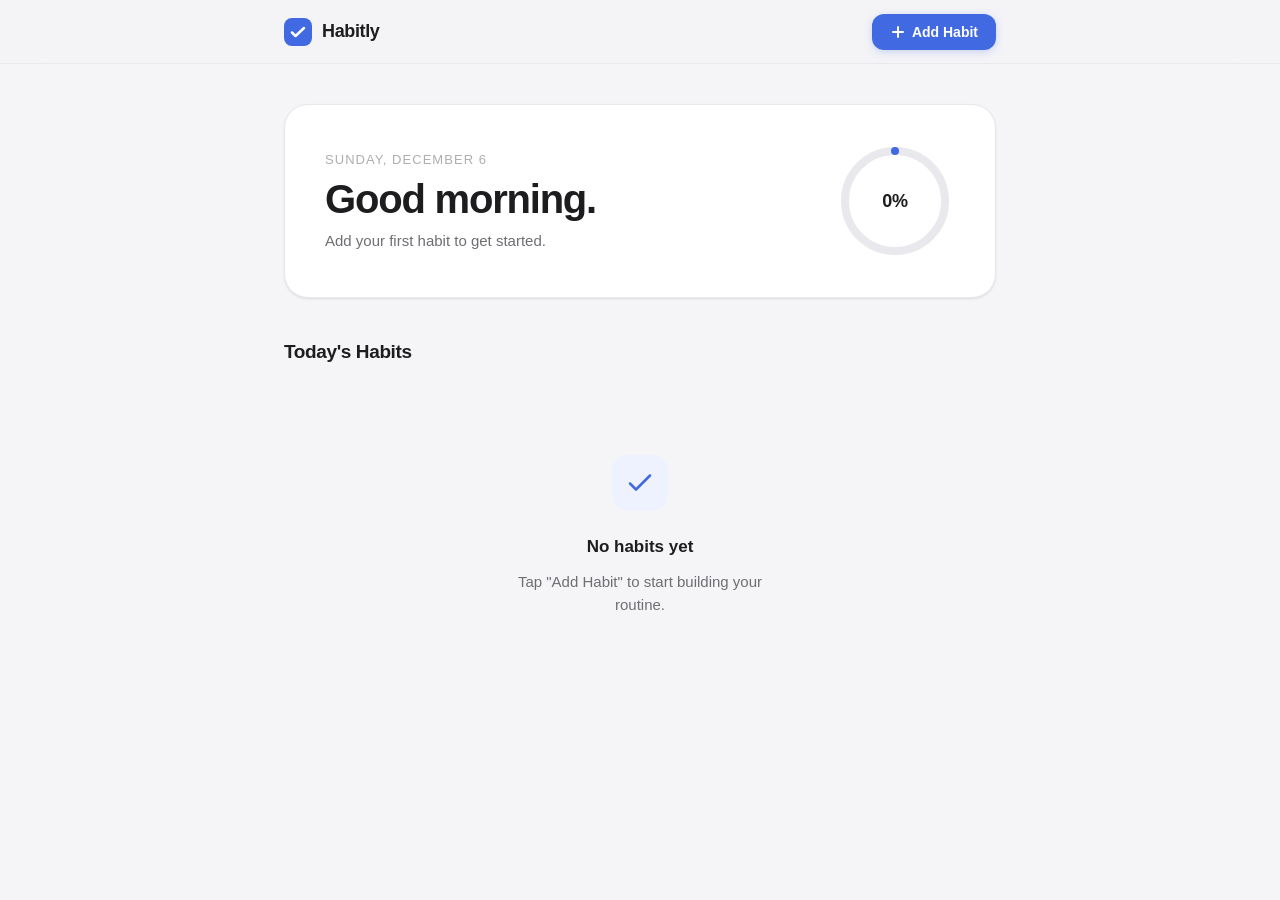
==== index.html @ 83842be5 "feat: add Habitly V1 — Apple-inspired habit tracking web app Single-page app (HTML/CSS/JS) with: - R" ====
<!DOCTYPE html>
<html lang="en">
<head>
  <meta charset="UTF-8" />
  <meta name="viewport" content="width=device-width, initial-scale=1.0" />
  <title>Habitly — Track Your Daily Habits</title>
  <link rel="stylesheet" href="styles.css" />
</head>
<body>

  <!-- Navigation -->
  <header class="header">
    <nav class="nav">
      <div class="nav-logo">
        <svg class="nav-logo-mark" width="28" height="28" viewBox="0 0 28 28" fill="none" aria-hidden="true">
          <rect width="28" height="28" rx="8" fill="#4169E1"/>
          <path d="M8 14.5L11.5 18L20 10" stroke="white" stroke-width="2.5" stroke-linecap="round" stroke-linejoin="round"/>
        </svg>
        <span class="nav-wordmark">Habitly</span>
      </div>
      <button class="btn-primary" id="openModalBtn" aria-label="Add a new habit">
        <svg width="16" height="16" viewBox="0 0 16 16" fill="none" aria-hidden="true">
          <path d="M8 3v10M3 8h10" stroke="currentColor" stroke-width="2" stroke-linecap="round"/>
        </svg>
        Add Habit
      </button>
    </nav>
  </header>

  <main class="main">

    <!-- Hero / Progress Section -->
    <section class="hero" aria-label="Today's progress">
      <div class="hero-text">
        <p class="hero-date" id="heroDate"></p>
        <h1 class="hero-title" id="heroGreeting">Good morning.</h1>
        <p class="hero-stat" id="heroStat">Add your first habit to get started.</p>
      </div>
      <div class="hero-ring-wrap" aria-hidden="true">
        <svg class="progress-ring" viewBox="0 0 120 120" width="120" height="120">
          <circle class="ring-track" cx="60" cy="60" r="50" />
          <circle class="ring-fill" cx="60" cy="60" r="50" id="ringFill" />
        </svg>
        <div class="ring-label" id="ringLabel">0%</div>
      </div>
    </section>

    <!-- Habits List -->
    <section class="habits-section" aria-label="Habits list">
      <h2 class="section-title">Today's Habits</h2>
      <div class="habits-list" id="habitsList" role="list"></div>
      <div class="empty-state" id="emptyState" aria-live="polite">
        <div class="empty-icon" aria-hidden="true">
          <svg width="56" height="56" viewBox="0 0 56 56" fill="none">
            <rect width="56" height="56" rx="16" fill="#EEF2FF"/>
            <path d="M18 28.5L24 34.5L38 20.5" stroke="#4169E1" stroke-width="2.5" stroke-linecap="round" stroke-linejoin="round"/>
          </svg>
        </div>
        <p class="empty-title">No habits yet</p>
        <p class="empty-sub">Tap "Add Habit" to start building your routine.</p>
      </div>
    </section>

  </main>

  <!-- Add Habit Modal -->
  <div class="modal-overlay" id="modalOverlay" role="dialog" aria-modal="true" aria-labelledby="modalTitle" hidden>
    <div class="modal">
      <h3 class="modal-title" id="modalTitle">New Habit</h3>
      <form id="habitForm" novalidate>

        <div class="form-field">
          <label class="form-label" for="habitName">Habit name</label>
          <input
            class="form-input"
            type="text"
            id="habitName"
            placeholder="e.g. Drink 8 glasses of water"
            maxlength="60"
            autocomplete="off"
            required
          />
          <p class="form-error" id="habitNameError" role="alert" hidden>Please enter a habit name.</p>
        </div>

        <div class="form-field">
          <label class="form-label">Color</label>
          <div class="color-picker" role="group" aria-label="Pick a color for this habit">
            <label class="color-option" title="Mint">
              <input type="radio" name="habitColor" value="#B8F0D3" checked />
              <span class="color-swatch" style="background:#B8F0D3;"></span>
            </label>
            <label class="color-option" title="Pink">
              <input type="radio" name="habitColor" value="#FFB3C6" />
              <span class="color-swatch" style="background:#FFB3C6;"></span>
            </label>
            <label class="color-option" title="Lavender">
              <input type="radio" name="habitColor" value="#D4B8F0" />
              <span class="color-swatch" style="background:#D4B8F0;"></span>
            </label>
            <label class="color-option" title="Peach">
              <input type="radio" name="habitColor" value="#FFD4B8" />
              <span class="color-swatch" style="background:#FFD4B8;"></span>
            </label>
            <label class="color-option" title="Sky">
              <input type="radio" name="habitColor" value="#B8D8F0" />
              <span class="color-swatch" style="background:#B8D8F0;"></span>
            </label>
          </div>
        </div>

        <div class="modal-actions">
          <button type="button" class="btn-ghost" id="cancelModalBtn">Cancel</button>
          <button type="submit" class="btn-primary">Add Habit</button>
        </div>

      </form>
    </div>
  </div>

  <script src="app.js"></script>
</body>
</html>
---- styles.css ----
/* =============================================
   HABITLY — Design System
   Apple-inspired minimal UI
   ============================================= */

/* --- CSS Custom Properties --- */
:root {
  /* Brand */
  --royal-blue:       #4169E1;
  --royal-blue-hover: #3358C4;
  --royal-blue-light: #EEF2FF;

  /* Pastel accents */
  --pastel-mint:      #B8F0D3;
  --pastel-pink:      #FFB3C6;
  --pastel-lavender:  #D4B8F0;
  --pastel-peach:     #FFD4B8;
  --pastel-sky:       #B8D8F0;

  /* Neutrals — Apple palette */
  --bg:               #F5F5F7;
  --surface:          #FFFFFF;
  --border:           #E8E8ED;
  --text-primary:     #1D1D1F;
  --text-secondary:   #6E6E73;
  --text-tertiary:    #AEAEB2;

  /* Shadows */
  --shadow-sm:   0 1px 3px rgba(0,0,0,.06), 0 1px 2px rgba(0,0,0,.04);
  --shadow-md:   0 4px 16px rgba(0,0,0,.08), 0 1px 4px rgba(0,0,0,.04);
  --shadow-lg:   0 20px 60px rgba(0,0,0,.12), 0 4px 16px rgba(0,0,0,.06);

  /* Layout */
  --max-width:   760px;
  --nav-height:  64px;

  /* Radii */
  --radius-sm:   8px;
  --radius-md:   12px;
  --radius-lg:   16px;
  --radius-xl:   24px;

  /* Transitions */
  --ease:        0.2s ease;
  --ease-slow:   0.4s ease;
}

/* --- Reset & Base --- */
*, *::before, *::after {
  box-sizing: border-box;
  margin: 0;
  padding: 0;
}

html {
  font-size: 16px;
  -webkit-text-size-adjust: 100%;
  scroll-behavior: smooth;
}

body {
  font-family: -apple-system, BlinkMacSystemFont, "SF Pro Display", "SF Pro Text",
               "Helvetica Neue", "Segoe UI", Arial, sans-serif;
  font-size: 1rem;
  line-height: 1.5;
  color: var(--text-primary);
  background-color: var(--bg);
  -webkit-font-smoothing: antialiased;
  -moz-osx-font-smoothing: grayscale;
}

/* --- Header / Nav --- */
.header {
  position: sticky;
  top: 0;
  z-index: 100;
  height: var(--nav-height);
  background: rgba(245, 245, 247, 0.82);
  -webkit-backdrop-filter: saturate(180%) blur(20px);
  backdrop-filter: saturate(180%) blur(20px);
  border-bottom: 1px solid var(--border);
}

.nav {
  display: flex;
  align-items: center;
  justify-content: space-between;
  max-width: var(--max-width);
  height: 100%;
  margin: 0 auto;
  padding: 0 24px;
}

.nav-logo {
  display: flex;
  align-items: center;
  gap: 10px;
  text-decoration: none;
}

.nav-wordmark {
  font-size: 1.125rem;
  font-weight: 700;
  letter-spacing: -0.02em;
  color: var(--text-primary);
}

/* --- Buttons --- */
.btn-primary {
  display: inline-flex;
  align-items: center;
  gap: 6px;
  padding: 10px 18px;
  font-family: inherit;
  font-size: 0.875rem;
  font-weight: 600;
  color: #fff;
  background: var(--royal-blue);
  border: none;
  border-radius: var(--radius-md);
  cursor: pointer;
  transition: background var(--ease), transform var(--ease), box-shadow var(--ease);
  box-shadow: 0 2px 8px rgba(65,105,225,.25);
  white-space: nowrap;
}

.btn-primary:hover {
  background: var(--royal-blue-hover);
  box-shadow: 0 4px 14px rgba(65,105,225,.35);
}

.btn-primary:active {
  transform: scale(0.97);
}

.btn-ghost {
  display: inline-flex;
  align-items: center;
  padding: 10px 18px;
  font-family: inherit;
  font-size: 0.875rem;
  font-weight: 600;
  color: var(--text-secondary);
  background: transparent;
  border: 1.5px solid var(--border);
  border-radius: var(--radius-md);
  cursor: pointer;
  transition: background var(--ease), color var(--ease), border-color var(--ease);
}

.btn-ghost:hover {
  background: var(--royal-blue-light);
  color: var(--royal-blue);
  border-color: transparent;
}

/* --- Main Layout --- */
.main {
  max-width: var(--max-width);
  margin: 0 auto;
  padding: 40px 24px 80px;
}

/* --- Hero Section --- */
.hero {
  display: flex;
  align-items: center;
  justify-content: space-between;
  gap: 24px;
  background: var(--surface);
  border-radius: var(--radius-xl);
  padding: 36px 40px;
  margin-bottom: 40px;
  box-shadow: var(--shadow-sm);
  border: 1px solid var(--border);
}

.hero-text {
  flex: 1;
  min-width: 0;
}

.hero-date {
  font-size: 0.8125rem;
  font-weight: 500;
  text-transform: uppercase;
  letter-spacing: 0.08em;
  color: var(--text-tertiary);
  margin-bottom: 6px;
}

.hero-title {
  font-size: clamp(28px, 5vw, 40px);
  font-weight: 700;
  letter-spacing: -0.03em;
  color: var(--text-primary);
  line-height: 1.15;
  margin-bottom: 8px;
}

.hero-stat {
  font-size: 0.9375rem;
  color: var(--text-secondary);
}

/* Progress Ring */
.hero-ring-wrap {
  position: relative;
  flex-shrink: 0;
  width: 120px;
  height: 120px;
}

.progress-ring {
  transform: rotate(-90deg);
  display: block;
}

.ring-track {
  fill: none;
  stroke: var(--border);
  stroke-width: 8;
}

.ring-fill {
  fill: none;
  stroke: var(--royal-blue);
  stroke-width: 8;
  stroke-linecap: round;
  stroke-dasharray: 314.16; /* 2π × 50 */
  stroke-dashoffset: 314.16;
  transition: stroke-dashoffset 0.6s cubic-bezier(0.4, 0, 0.2, 1);
}

.ring-label {
  position: absolute;
  inset: 0;
  display: flex;
  align-items: center;
  justify-content: center;
  font-size: 1.125rem;
  font-weight: 700;
  color: var(--text-primary);
  letter-spacing: -0.02em;
}

/* --- Habits Section --- */
.habits-section {
  display: flex;
  flex-direction: column;
  gap: 16px;
}

.section-title {
  font-size: 1.1875rem;
  font-weight: 600;
  letter-spacing: -0.02em;
  color: var(--text-primary);
}

.habits-list {
  display: flex;
  flex-direction: column;
  gap: 10px;
}

/* --- Habit Card --- */
.habit-card {
  display: flex;
  align-items: center;
  gap: 16px;
  background: var(--surface);
  border: 1px solid var(--border);
  border-radius: var(--radius-lg);
  padding: 18px 20px;
  box-shadow: var(--shadow-sm);
  transition: box-shadow var(--ease), transform var(--ease), border-color var(--ease);
  cursor: default;
}

.habit-card:hover {
  box-shadow: var(--shadow-md);
  transform: translateY(-1px);
}

.habit-card.completed {
  background: var(--royal-blue-light);
  border-color: transparent;
}

.habit-card.completed .habit-name {
  color: var(--text-secondary);
  text-decoration: line-through;
  text-decoration-color: var(--text-tertiary);
}

/* Color dot */
.habit-dot {
  width: 14px;
  height: 14px;
  border-radius: 50%;
  flex-shrink: 0;
  border: 2px solid rgba(0,0,0,.06);
}

/* Habit name */
.habit-name {
  flex: 1;
  font-size: 1rem;
  font-weight: 500;
  color: var(--text-primary);
  letter-spacing: -0.01em;
  min-width: 0;
  overflow: hidden;
  text-overflow: ellipsis;
  white-space: nowrap;
  transition: color var(--ease);
}

/* Streak badge */
.streak-badge {
  display: flex;
  align-items: center;
  gap: 4px;
  padding: 4px 10px;
  background: var(--bg);
  border-radius: 100px;
  font-size: 0.8125rem;
  font-weight: 600;
  color: var(--text-secondary);
  white-space: nowrap;
  flex-shrink: 0;
  border: 1px solid var(--border);
}

.streak-badge.on-fire {
  background: #FFF3E8;
  color: #D45C00;
  border-color: #FFD4B8;
}

/* Check button */
.check-btn {
  width: 32px;
  height: 32px;
  border-radius: 50%;
  border: 2px solid var(--border);
  background: transparent;
  display: flex;
  align-items: center;
  justify-content: center;
  cursor: pointer;
  flex-shrink: 0;
  transition: background var(--ease), border-color var(--ease), transform var(--ease);
  color: transparent;
}

.check-btn:hover {
  border-color: var(--royal-blue);
  background: var(--royal-blue-light);
  transform: scale(1.08);
}

.check-btn.checked {
  background: var(--royal-blue);
  border-color: var(--royal-blue);
  color: #fff;
}

.check-btn svg {
  width: 16px;
  height: 16px;
  stroke: currentColor;
  stroke-width: 2.5;
  stroke-linecap: round;
  stroke-linejoin: round;
  fill: none;
}

/* Delete button */
.delete-btn {
  width: 28px;
  height: 28px;
  border-radius: 50%;
  border: none;
  background: transparent;
  display: flex;
  align-items: center;
  justify-content: center;
  cursor: pointer;
  flex-shrink: 0;
  color: var(--text-tertiary);
  opacity: 0;
  transition: opacity var(--ease), color var(--ease), background var(--ease);
}

.habit-card:hover .delete-btn {
  opacity: 1;
}

.delete-btn:hover {
  color: #D34040;
  background: #FFF0F0;
}

.delete-btn svg {
  width: 14px;
  height: 14px;
  stroke: currentColor;
  stroke-width: 2;
  stroke-linecap: round;
  fill: none;
}

/* --- Empty State --- */
.empty-state {
  display: flex;
  flex-direction: column;
  align-items: center;
  padding: 56px 24px;
  text-align: center;
  gap: 12px;
}

.empty-state[hidden] {
  display: none;
}

.empty-icon {
  margin-bottom: 4px;
}

.empty-title {
  font-size: 1.0625rem;
  font-weight: 600;
  color: var(--text-primary);
}

.empty-sub {
  font-size: 0.9375rem;
  color: var(--text-secondary);
  max-width: 280px;
  line-height: 1.5;
}

/* --- Modal --- */
.modal-overlay {
  position: fixed;
  inset: 0;
  z-index: 200;
  background: rgba(0, 0, 0, 0.35);
  -webkit-backdrop-filter: blur(4px);
  backdrop-filter: blur(4px);
  display: flex;
  align-items: flex-end;
  justify-content: center;
  animation: overlayIn 0.2s ease;
}

.modal-overlay[hidden] {
  display: none;
}

@keyframes overlayIn {
  from { opacity: 0; }
  to   { opacity: 1; }
}

.modal {
  background: var(--surface);
  border-radius: var(--radius-xl) var(--radius-xl) 0 0;
  padding: 32px 28px 40px;
  width: 100%;
  max-width: var(--max-width);
  box-shadow: var(--shadow-lg);
  animation: modalSlideUp 0.3s cubic-bezier(0.32, 0.72, 0, 1);
}

@keyframes modalSlideUp {
  from { transform: translateY(100%); }
  to   { transform: translateY(0); }
}

@media (min-width: 600px) {
  .modal-overlay {
    align-items: center;
  }
  .modal {
    border-radius: var(--radius-xl);
    max-width: 440px;
    animation: modalZoomIn 0.25s cubic-bezier(0.32, 0.72, 0, 1);
  }
  @keyframes modalZoomIn {
    from { transform: scale(0.94); opacity: 0; }
    to   { transform: scale(1);    opacity: 1; }
  }
}

.modal-title {
  font-size: 1.25rem;
  font-weight: 700;
  letter-spacing: -0.02em;
  color: var(--text-primary);
  margin-bottom: 24px;
}

/* --- Form --- */
.form-field {
  margin-bottom: 20px;
}

.form-label {
  display: block;
  font-size: 0.875rem;
  font-weight: 600;
  color: var(--text-secondary);
  margin-bottom: 8px;
  letter-spacing: 0.01em;
}

.form-input {
  width: 100%;
  padding: 13px 16px;
  font-family: inherit;
  font-size: 1rem;
  color: var(--text-primary);
  background: var(--bg);
  border: 1.5px solid var(--border);
  border-radius: var(--radius-md);
  outline: none;
  transition: border-color var(--ease), box-shadow var(--ease);
}

.form-input::placeholder {
  color: var(--text-tertiary);
}

.form-input:focus {
  border-color: var(--royal-blue);
  box-shadow: 0 0 0 3px rgba(65,105,225,.15);
}

.form-error {
  margin-top: 6px;
  font-size: 0.8125rem;
  color: #D34040;
}

.form-error[hidden] {
  display: none;
}

/* --- Color Picker --- */
.color-picker {
  display: flex;
  gap: 10px;
  flex-wrap: wrap;
}

.color-option {
  cursor: pointer;
  position: relative;
}

.color-option input[type="radio"] {
  position: absolute;
  opacity: 0;
  width: 0;
  height: 0;
}

.color-swatch {
  display: block;
  width: 36px;
  height: 36px;
  border-radius: 50%;
  border: 2.5px solid transparent;
  transition: transform var(--ease), border-color var(--ease), box-shadow var(--ease);
  box-shadow: 0 1px 4px rgba(0,0,0,.12);
}

.color-option input[type="radio"]:checked + .color-swatch {
  border-color: var(--royal-blue);
  transform: scale(1.15);
  box-shadow: 0 0 0 3px rgba(65,105,225,.2);
}

.color-option:hover .color-swatch {
  transform: scale(1.1);
}

/* --- Modal Actions --- */
.modal-actions {
  display: flex;
  gap: 10px;
  margin-top: 28px;
}

.modal-actions .btn-ghost {
  flex: 1;
}

.modal-actions .btn-primary {
  flex: 2;
  justify-content: center;
}

/* --- Responsive --- */
@media (max-width: 540px) {
  .main {
    padding: 24px 16px 64px;
  }

  .hero {
    flex-direction: column-reverse;
    align-items: flex-start;
    gap: 20px;
    padding: 24px 20px;
  }

  .hero-ring-wrap {
    align-self: center;
  }

  .nav {
    padding: 0 16px;
  }

  .habit-card {
    padding: 14px 16px;
  }
}
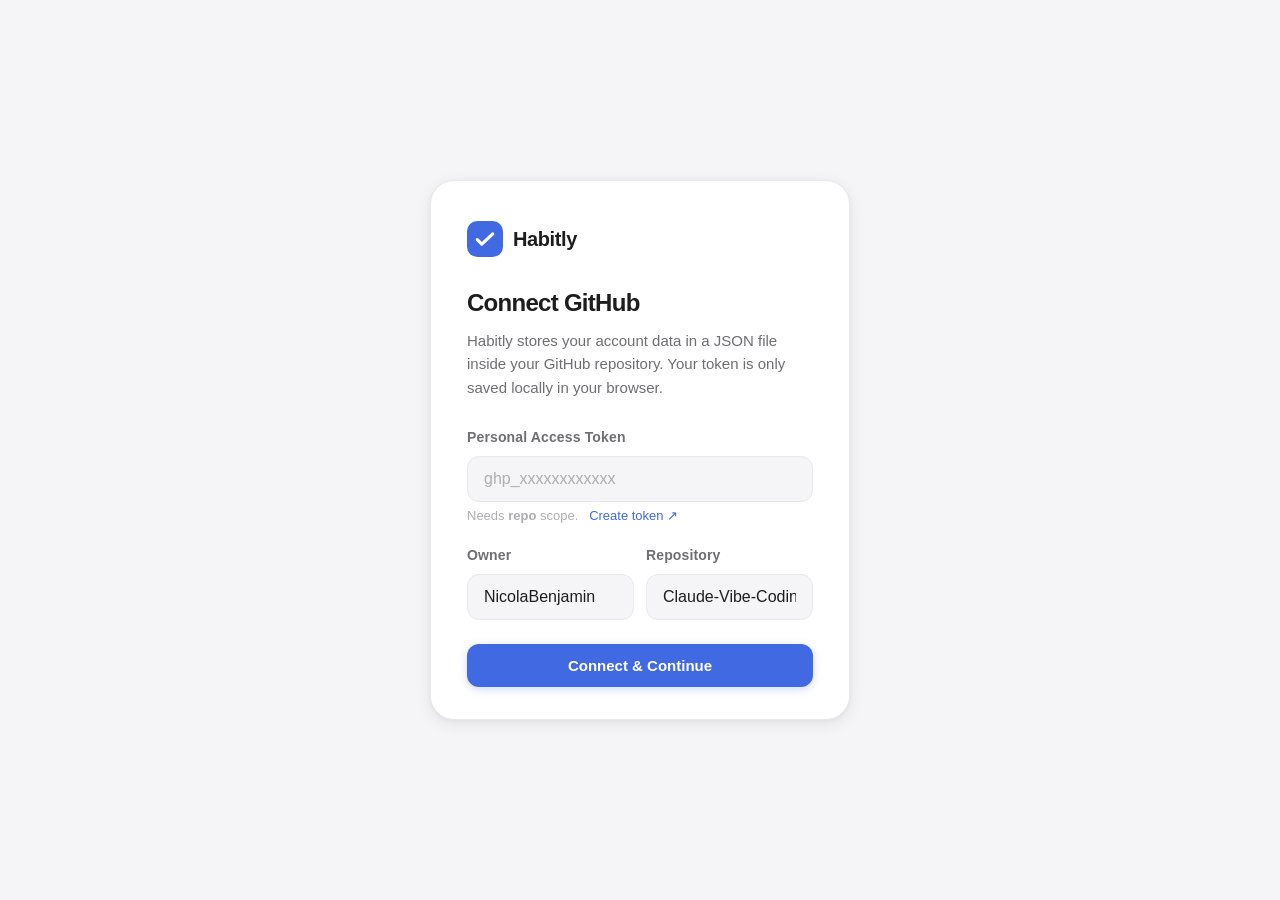
==== commit f41f1952: "feat: add login/register with GitHub-backed user storage (V2) - New auth.html: two-step flow — GitHu" ====
--- a/index.html
+++ b/index.html
@@ -5,6 +5,18 @@
   <meta name="viewport" content="width=device-width, initial-scale=1.0" />
   <title>Habitly — Track Your Daily Habits</title>
   <link rel="stylesheet" href="styles.css" />
+  <link rel="stylesheet" href="auth.css" />
+  <script>
+    // Auth guard — runs synchronously, no flash of content
+    (function () {
+      try {
+        var s = JSON.parse(localStorage.getItem('habitly_session') || 'null');
+        if (!s || !s.userId) window.location.replace('auth.html');
+      } catch (_) {
+        window.location.replace('auth.html');
+      }
+    })();
+  </script>
 </head>
 <body>
 
@@ -18,12 +30,21 @@
         </svg>
         <span class="nav-wordmark">Habitly</span>
       </div>
-      <button class="btn-primary" id="openModalBtn" aria-label="Add a new habit">
-        <svg width="16" height="16" viewBox="0 0 16 16" fill="none" aria-hidden="true">
-          <path d="M8 3v10M3 8h10" stroke="currentColor" stroke-width="2" stroke-linecap="round"/>
-        </svg>
-        Add Habit
-      </button>
+      <div class="nav-user-area">
+        <span class="nav-username" id="navUsername"></span>
+        <button class="btn-logout" id="logoutBtn" type="button" aria-label="Sign out">
+          <svg width="14" height="14" viewBox="0 0 14 14" fill="none" aria-hidden="true">
+            <path d="M5 2H2a1 1 0 0 0-1 1v8a1 1 0 0 0 1 1h3M9.5 4.5L12 7l-2.5 2.5M12 7H5" stroke="currentColor" stroke-width="1.6" stroke-linecap="round" stroke-linejoin="round"/>
+          </svg>
+          Sign out
+        </button>
+        <button class="btn-primary" id="openModalBtn" aria-label="Add a new habit">
+          <svg width="16" height="16" viewBox="0 0 16 16" fill="none" aria-hidden="true">
+            <path d="M8 3v10M3 8h10" stroke="currentColor" stroke-width="2" stroke-linecap="round"/>
+          </svg>
+          Add Habit
+        </button>
+      </div>
     </nav>
   </header>
 
--- a/auth.css
+++ b/auth.css
@@ -0,0 +1,207 @@
+/* =============================================
+   HABITLY — Auth Page Styles
+   Extends styles.css for login/register
+   ============================================= */
+
+/* --- Auth body layout --- */
+.auth-body {
+  min-height: 100vh;
+  display: flex;
+  align-items: center;
+  justify-content: center;
+  background: var(--bg);
+  padding: 24px;
+}
+
+/* --- Screen wrapper --- */
+.auth-screen {
+  width: 100%;
+}
+
+.auth-screen[hidden] {
+  display: none;
+}
+
+/* --- Card --- */
+.auth-card {
+  background: var(--surface);
+  border: 1px solid var(--border);
+  border-radius: var(--radius-xl);
+  padding: 40px 36px 32px;
+  width: 100%;
+  max-width: 420px;
+  margin: 0 auto;
+  box-shadow: var(--shadow-md);
+  animation: authCardIn 0.25s cubic-bezier(0.32, 0.72, 0, 1);
+}
+
+@keyframes authCardIn {
+  from { transform: translateY(8px); opacity: 0; }
+  to   { transform: translateY(0);   opacity: 1; }
+}
+
+/* --- Logo --- */
+.auth-logo {
+  display: flex;
+  align-items: center;
+  gap: 10px;
+  margin-bottom: 28px;
+}
+
+.auth-logo-name {
+  font-size: 1.25rem;
+  font-weight: 700;
+  letter-spacing: -0.02em;
+  color: var(--text-primary);
+}
+
+/* --- Heading --- */
+.auth-title {
+  font-size: 1.5rem;
+  font-weight: 700;
+  letter-spacing: -0.03em;
+  color: var(--text-primary);
+  margin-bottom: 8px;
+}
+
+.auth-subtitle {
+  font-size: 0.9375rem;
+  color: var(--text-secondary);
+  line-height: 1.55;
+  margin-bottom: 28px;
+}
+
+/* --- Segmented tab control --- */
+.auth-tabs {
+  display: flex;
+  background: var(--bg);
+  border-radius: var(--radius-md);
+  padding: 4px;
+  margin-bottom: 28px;
+}
+
+.auth-tab {
+  flex: 1;
+  padding: 9px 16px;
+  font-family: inherit;
+  font-size: 0.875rem;
+  font-weight: 600;
+  color: var(--text-secondary);
+  background: transparent;
+  border: none;
+  border-radius: calc(var(--radius-md) - 2px);
+  cursor: pointer;
+  transition: background var(--ease), color var(--ease), box-shadow var(--ease);
+}
+
+.auth-tab.active {
+  background: var(--surface);
+  color: var(--text-primary);
+  box-shadow: var(--shadow-sm);
+}
+
+/* --- Auth submit button (full-width) --- */
+.auth-btn {
+  width: 100%;
+  justify-content: center;
+  margin-top: 4px;
+  padding: 13px 18px;
+  font-size: 0.9375rem;
+}
+
+.auth-btn:disabled {
+  opacity: 0.65;
+  cursor: not-allowed;
+}
+
+/* --- Two-column form row (owner + repo) --- */
+.form-row {
+  display: grid;
+  grid-template-columns: 1fr 1fr;
+  gap: 12px;
+}
+
+/* --- Hint text below inputs --- */
+.form-hint {
+  margin-top: 5px;
+  font-size: 0.8125rem;
+  color: var(--text-tertiary);
+  line-height: 1.4;
+}
+
+.form-hint a {
+  color: var(--royal-blue);
+  text-decoration: none;
+}
+
+.form-hint a:hover {
+  text-decoration: underline;
+}
+
+/* --- Reconfigure link-button --- */
+.reconfigure-btn {
+  display: block;
+  width: 100%;
+  margin-top: 18px;
+  padding: 6px;
+  font-family: inherit;
+  font-size: 0.8125rem;
+  color: var(--text-tertiary);
+  background: transparent;
+  border: none;
+  cursor: pointer;
+  text-align: center;
+  transition: color var(--ease);
+}
+
+.reconfigure-btn:hover {
+  color: var(--text-secondary);
+}
+
+/* --- Nav: user chip + logout --- */
+.nav-user-area {
+  display: flex;
+  align-items: center;
+  gap: 10px;
+}
+
+.nav-username {
+  font-size: 0.875rem;
+  font-weight: 600;
+  color: var(--text-secondary);
+  letter-spacing: -0.01em;
+}
+
+.btn-logout {
+  display: inline-flex;
+  align-items: center;
+  gap: 5px;
+  padding: 7px 13px;
+  font-family: inherit;
+  font-size: 0.8125rem;
+  font-weight: 600;
+  color: var(--text-secondary);
+  background: transparent;
+  border: 1.5px solid var(--border);
+  border-radius: var(--radius-md);
+  cursor: pointer;
+  transition: background var(--ease), color var(--ease), border-color var(--ease);
+  white-space: nowrap;
+}
+
+.btn-logout:hover {
+  background: #FFF0F0;
+  color: #D34040;
+  border-color: #FFD4D4;
+}
+
+/* --- Responsive --- */
+@media (max-width: 480px) {
+  .auth-card {
+    padding: 28px 20px 24px;
+  }
+
+  .form-row {
+    grid-template-columns: 1fr;
+  }
+}
